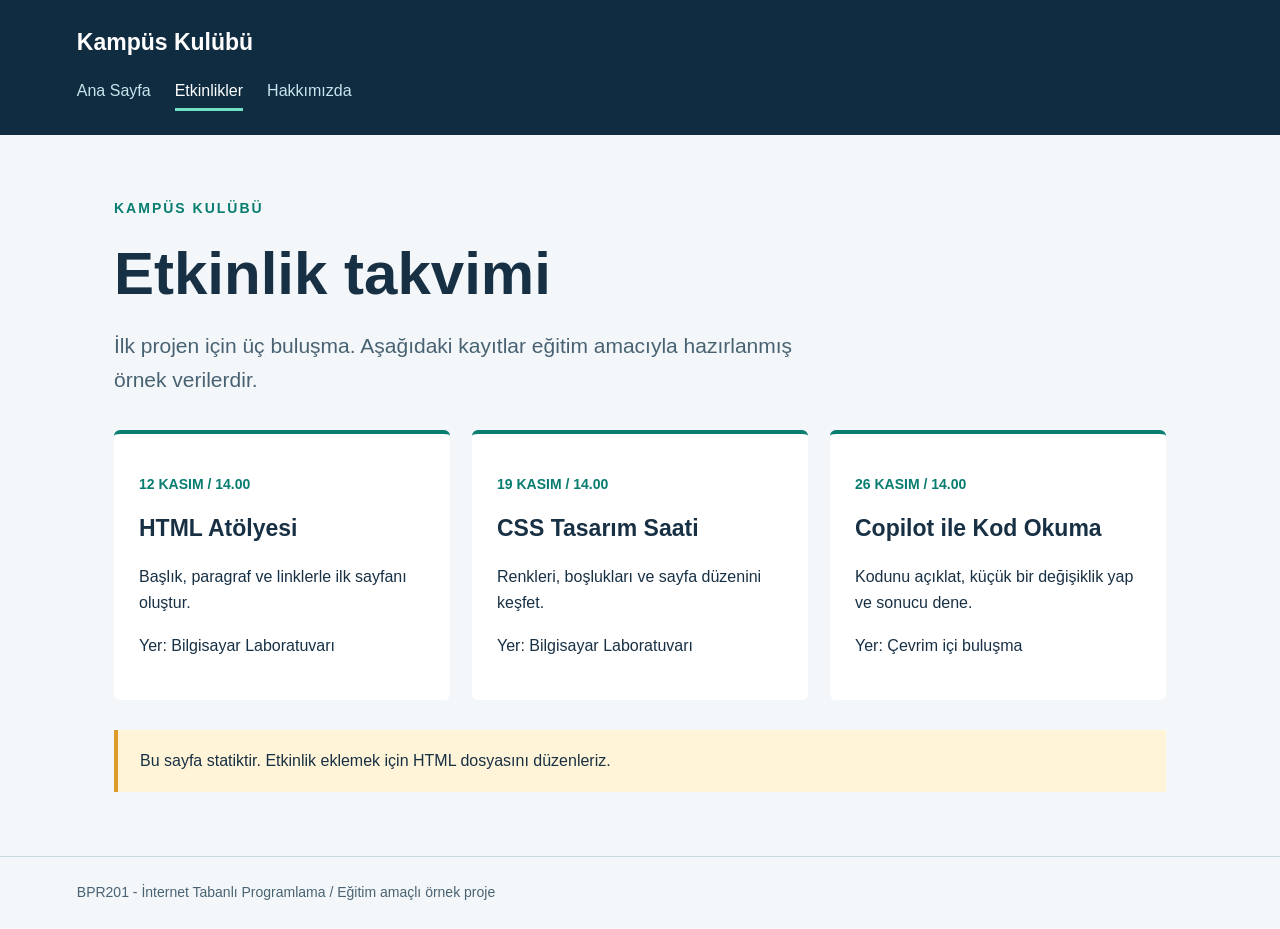
==== etkinlikler.html @ 1d4c4efd "Add files via upload" ====
<!doctype html>
<html lang="tr">
<head>
  <meta charset="UTF-8">
  <meta name="viewport" content="width=device-width, initial-scale=1.0">
  <title>Etkinlikler | Kampüs Kulübü</title>
  <link rel="stylesheet" href="style.css">
</head>
<body>
<header><div class="brand">Kampüs Kulübü</div><nav aria-label="Ana menü"><a href="index.html">Ana Sayfa</a>
<a href="etkinlikler.html" aria-current="page">Etkinlikler</a>
<a href="hakkimizda.html">Hakkımızda</a></nav></header>
<main><p class="eyebrow">KAMPÜS KULÜBÜ</p><h1>Etkinlik takvimi</h1>
<p class="intro">İlk projen için üç buluşma. Aşağıdaki kayıtlar eğitim amacıyla hazırlanmış örnek verilerdir.</p>
<section class="grid" aria-label="Örnek etkinlikler">
<article><p class="meta">12 KASIM / 14.00</p><h2>HTML Atölyesi</h2><p>Başlık, paragraf ve linklerle ilk sayfanı oluştur.</p><p>Yer: Bilgisayar Laboratuvarı</p></article>
<article><p class="meta">19 KASIM / 14.00</p><h2>CSS Tasarım Saati</h2><p>Renkleri, boşlukları ve sayfa düzenini keşfet.</p><p>Yer: Bilgisayar Laboratuvarı</p></article>
<article><p class="meta">26 KASIM / 14.00</p><h2>Copilot ile Kod Okuma</h2><p>Kodunu açıklat, küçük bir değişiklik yap ve sonucu dene.</p><p>Yer: Çevrim içi buluşma</p></article>
</section><p class="note">Bu sayfa statiktir. Etkinlik eklemek için HTML dosyasını düzenleriz.</p></main>
<footer>BPR201 - İnternet Tabanlı Programlama / Eğitim amaçlı örnek proje</footer>
</body>
</html>
---- style.css ----
/* Ortak görünüm: Üç HTML dosyası bu dosyayı kullanır. */
* { box-sizing: border-box; }
body { margin: 0; font-family: Arial, sans-serif; color: #183044; background: #f3f7fa; line-height: 1.65; }
header { background: #102c40; color: white; padding: 24px max(6vw, 20px); }
.brand { font-weight: bold; font-size: 23px; }
nav { display: flex; flex-wrap: wrap; gap: 24px; margin-top: 12px; }
nav a { color: #c5e6ee; text-decoration: none; padding: 4px 0; }
nav a[aria-current="page"] { color: white; border-bottom: 3px solid #72e1c5; }
a { color: #086767; }
a:focus-visible { outline: 3px solid #e1a82b; outline-offset: 5px; }
main { max-width: 1100px; margin: 0 auto; padding: 48px 24px; min-height: 65vh; }
.eyebrow { color: #087d70; font-weight: bold; letter-spacing: 2px; font-size: 14px; }
h1 { font-size: clamp(34px, 5vw, 60px); line-height: 1.12; max-width: 850px; margin: 20px 0; }
.intro { font-size: 21px; max-width: 730px; color: #496272; }
.button { display: inline-block; margin: 16px 0 32px; padding: 13px 24px; background: #087d70; color: white; border-radius: 6px; text-decoration: none; font-weight: bold; }
.grid { display: grid; grid-template-columns: repeat(3, 1fr); gap: 22px; margin-top: 32px; }
article { background: white; border-top: 4px solid #087d70; padding: 25px; border-radius: 6px; }
article h2 { margin: 10px 0; font-size: 23px; }
.meta { font-size: 14px; color: #087d70; font-weight: bold; }
.note { padding: 18px 22px; border-left: 4px solid #db9d27; background: #fff4d8; margin-top: 30px; }
footer { border-top: 1px solid #cad8e0; padding: 24px 6vw; color: #496272; font-size: 14px; }
@media (max-width: 700px) { .grid { grid-template-columns: 1fr; } main { padding-top: 28px; } }
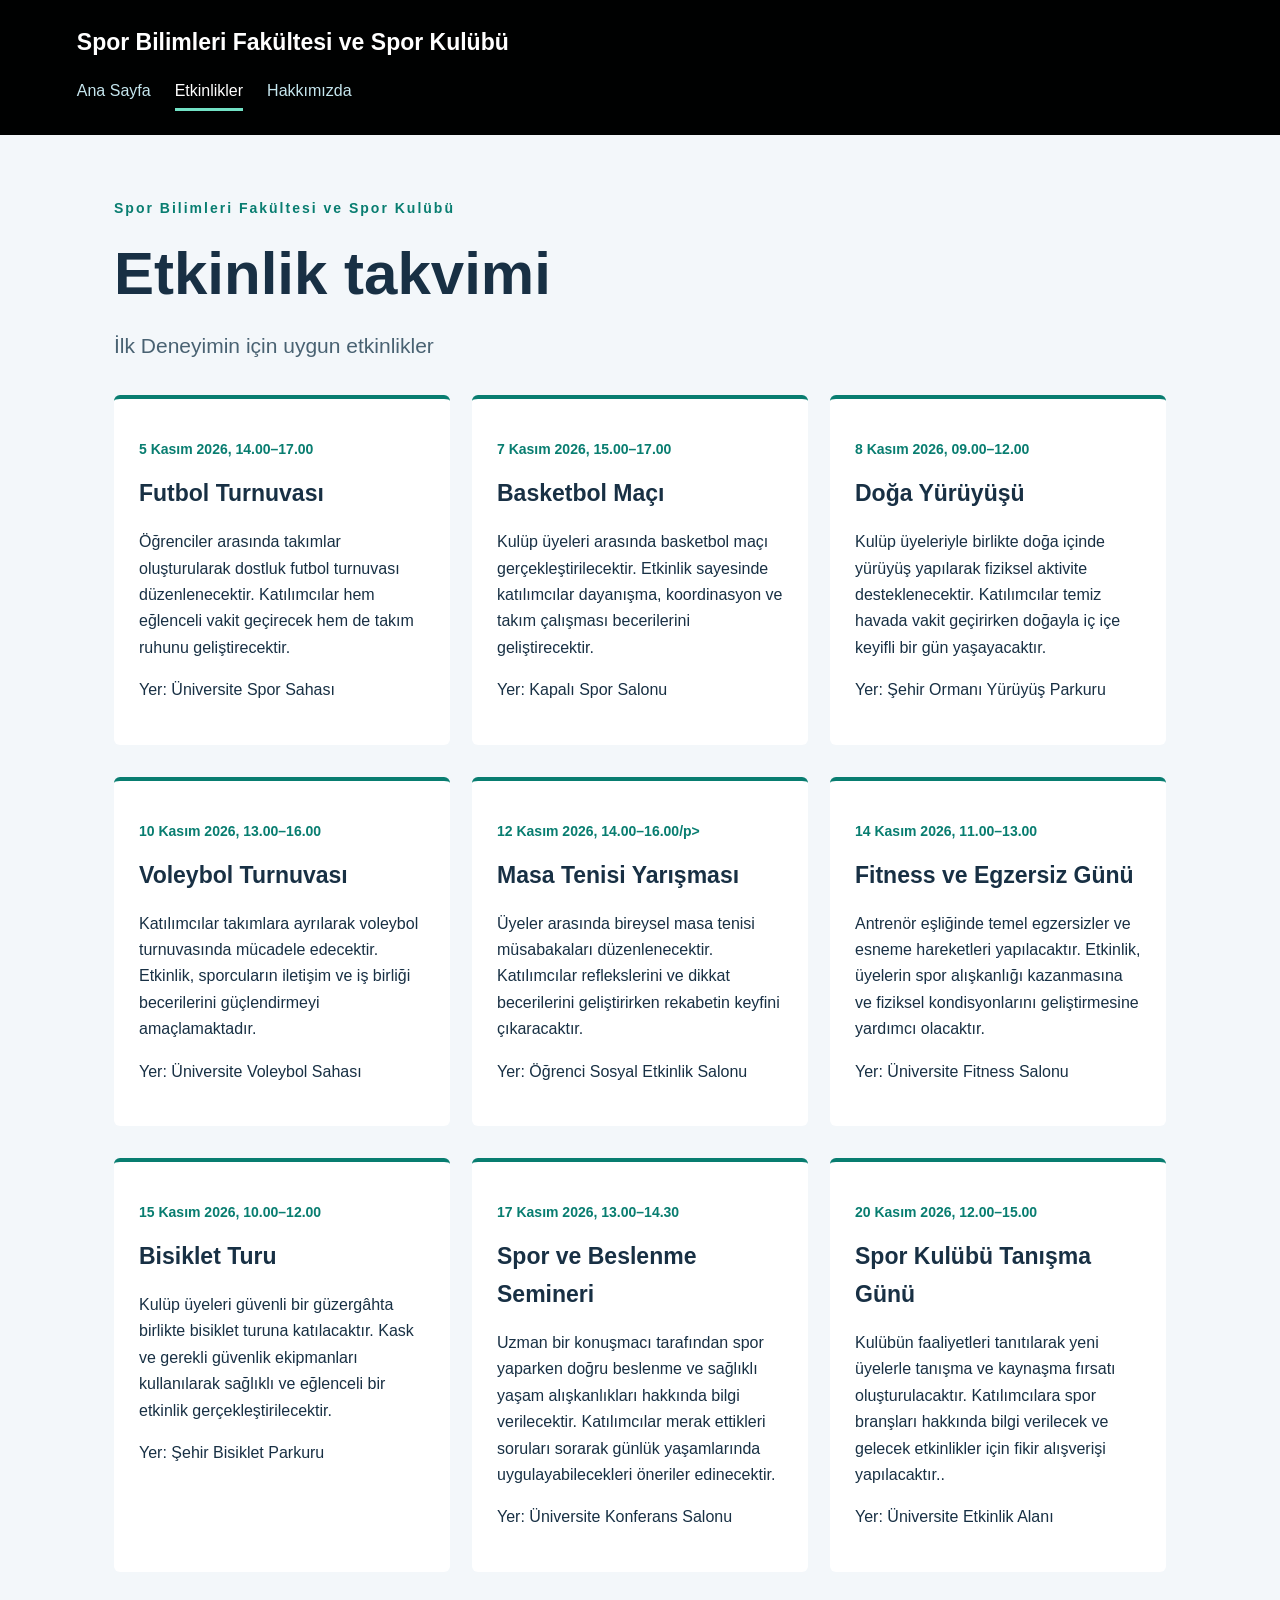
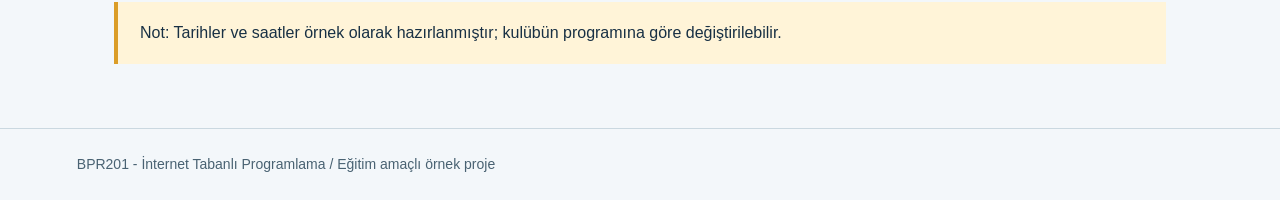
==== commit 2e0c78a3: "Proje güncellemesi" ====
--- a/etkinlikler.html
+++ b/etkinlikler.html
@@ -7,16 +7,39 @@
   <link rel="stylesheet" href="style.css">
 </head>
 <body>
-<header><div class="brand">Kampüs Kulübü</div><nav aria-label="Ana menü"><a href="index.html">Ana Sayfa</a>
+<header><div class="brand">Spor Bilimleri Fakültesi ve Spor Kulübü</div><nav aria-label="Ana menü"><a href="index.html">Ana Sayfa</a>
 <a href="etkinlikler.html" aria-current="page">Etkinlikler</a>
 <a href="hakkimizda.html">Hakkımızda</a></nav></header>
-<main><p class="eyebrow">KAMPÜS KULÜBÜ</p><h1>Etkinlik takvimi</h1>
-<p class="intro">İlk projen için üç buluşma. Aşağıdaki kayıtlar eğitim amacıyla hazırlanmış örnek verilerdir.</p>
+<main>
+  <p class="eyebrow">Spor Bilimleri Fakültesi ve Spor Kulübü</p><h1>Etkinlik takvimi</h1>
+<p class="intro">İlk Deneyimin için uygun etkinlikler</p>
+
 <section class="grid" aria-label="Örnek etkinlikler">
-<article><p class="meta">12 KASIM / 14.00</p><h2>HTML Atölyesi</h2><p>Başlık, paragraf ve linklerle ilk sayfanı oluştur.</p><p>Yer: Bilgisayar Laboratuvarı</p></article>
-<article><p class="meta">19 KASIM / 14.00</p><h2>CSS Tasarım Saati</h2><p>Renkleri, boşlukları ve sayfa düzenini keşfet.</p><p>Yer: Bilgisayar Laboratuvarı</p></article>
-<article><p class="meta">26 KASIM / 14.00</p><h2>Copilot ile Kod Okuma</h2><p>Kodunu açıklat, küçük bir değişiklik yap ve sonucu dene.</p><p>Yer: Çevrim içi buluşma</p></article>
-</section><p class="note">Bu sayfa statiktir. Etkinlik eklemek için HTML dosyasını düzenleriz.</p></main>
+<article><p class="meta">5 Kasım 2026, 14.00–17.00</p><h2>Futbol Turnuvası</h2><p>Öğrenciler arasında takımlar oluşturularak dostluk futbol turnuvası düzenlenecektir. Katılımcılar hem eğlenceli vakit geçirecek hem de takım ruhunu geliştirecektir.</p><p>Yer: Üniversite Spor Sahası</p></article>
+
+<article><p class="meta">7 Kasım 2026, 15.00–17.00</p><h2>Basketbol Maçı</h2><p>Kulüp üyeleri arasında basketbol maçı gerçekleştirilecektir. Etkinlik sayesinde katılımcılar dayanışma, koordinasyon ve takım çalışması becerilerini geliştirecektir.</p><p>Yer: Kapalı Spor Salonu</p></article>
+
+<article><p class="meta">8 Kasım 2026, 09.00–12.00</p><h2>Doğa Yürüyüşü</h2><p>Kulüp üyeleriyle birlikte doğa içinde yürüyüş yapılarak fiziksel aktivite desteklenecektir. Katılımcılar temiz havada vakit geçirirken doğayla iç içe keyifli bir gün yaşayacaktır.</p><p>Yer: Şehir Ormanı Yürüyüş Parkuru</p></article>
+
+</section>
+<section class="grid" aria-label="Örnek etkinlikler">
+<article><p class="meta">10 Kasım 2026, 13.00–16.00</p><h2>Voleybol Turnuvası</h2><p>Katılımcılar takımlara ayrılarak voleybol turnuvasında mücadele edecektir. Etkinlik, sporcuların iletişim ve iş birliği becerilerini güçlendirmeyi amaçlamaktadır.</p><p>Yer: Üniversite Voleybol Sahası</p></article>
+
+<article><p class="meta">12 Kasım 2026, 14.00–16.00/p><h2>Masa Tenisi Yarışması</h2><p>Üyeler arasında bireysel masa tenisi müsabakaları düzenlenecektir. Katılımcılar reflekslerini ve dikkat becerilerini geliştirirken rekabetin keyfini çıkaracaktır.</p><p>Yer: Öğrenci Sosyal Etkinlik Salonu</p></article>
+
+<article><p class="meta">14 Kasım 2026, 11.00–13.00</p><h2>Fitness ve Egzersiz Günü</h2><p>Antrenör eşliğinde temel egzersizler ve esneme hareketleri yapılacaktır. Etkinlik, üyelerin spor alışkanlığı kazanmasına ve fiziksel kondisyonlarını geliştirmesine yardımcı olacaktır.</p><p>Yer: Üniversite Fitness Salonu</p></article>
+
+</section>
+<section class="grid" aria-label="Örnek etkinlikler">
+<article><p class="meta">15 Kasım 2026, 10.00–12.00</p><h2>Bisiklet Turu</h2><p>Kulüp üyeleri güvenli bir güzergâhta birlikte bisiklet turuna katılacaktır. Kask ve gerekli güvenlik ekipmanları kullanılarak sağlıklı ve eğlenceli bir etkinlik gerçekleştirilecektir.</p><p>Yer: Şehir Bisiklet Parkuru</p></article>
+
+<article><p class="meta">17 Kasım 2026, 13.00–14.30</p><h2>Spor ve Beslenme Semineri</h2><p>Uzman bir konuşmacı tarafından spor yaparken doğru beslenme ve sağlıklı yaşam alışkanlıkları hakkında bilgi verilecektir. Katılımcılar merak ettikleri soruları sorarak günlük yaşamlarında uygulayabilecekleri öneriler edinecektir.</p><p>Yer: Üniversite Konferans Salonu</p></article>
+
+<article><p class="meta">20 Kasım 2026, 12.00–15.00</p><h2>Spor Kulübü Tanışma Günü</h2><p>Kulübün faaliyetleri tanıtılarak yeni üyelerle tanışma ve kaynaşma fırsatı oluşturulacaktır. Katılımcılara spor branşları hakkında bilgi verilecek ve gelecek etkinlikler için fikir alışverişi yapılacaktır..</p><p>Yer: Üniversite Etkinlik Alanı</p></article>
+
+</section>
+<p class="note">Not: Tarihler ve saatler örnek olarak hazırlanmıştır; kulübün programına göre değiştirilebilir.</p>
+</main>
 <footer>BPR201 - İnternet Tabanlı Programlama / Eğitim amaçlı örnek proje</footer>
 </body>
 </html>
--- a/style.css
+++ b/style.css
@@ -1,7 +1,7 @@
 /* Ortak görünüm: Üç HTML dosyası bu dosyayı kullanır. */
 * { box-sizing: border-box; }
 body { margin: 0; font-family: Arial, sans-serif; color: #183044; background: #f3f7fa; line-height: 1.65; }
-header { background: #102c40; color: white; padding: 24px max(6vw, 20px); }
+header { background: #000101; color: white; padding: 24px max(6vw, 20px); }
 .brand { font-weight: bold; font-size: 23px; }
 nav { display: flex; flex-wrap: wrap; gap: 24px; margin-top: 12px; }
 nav a { color: #c5e6ee; text-decoration: none; padding: 4px 0; }
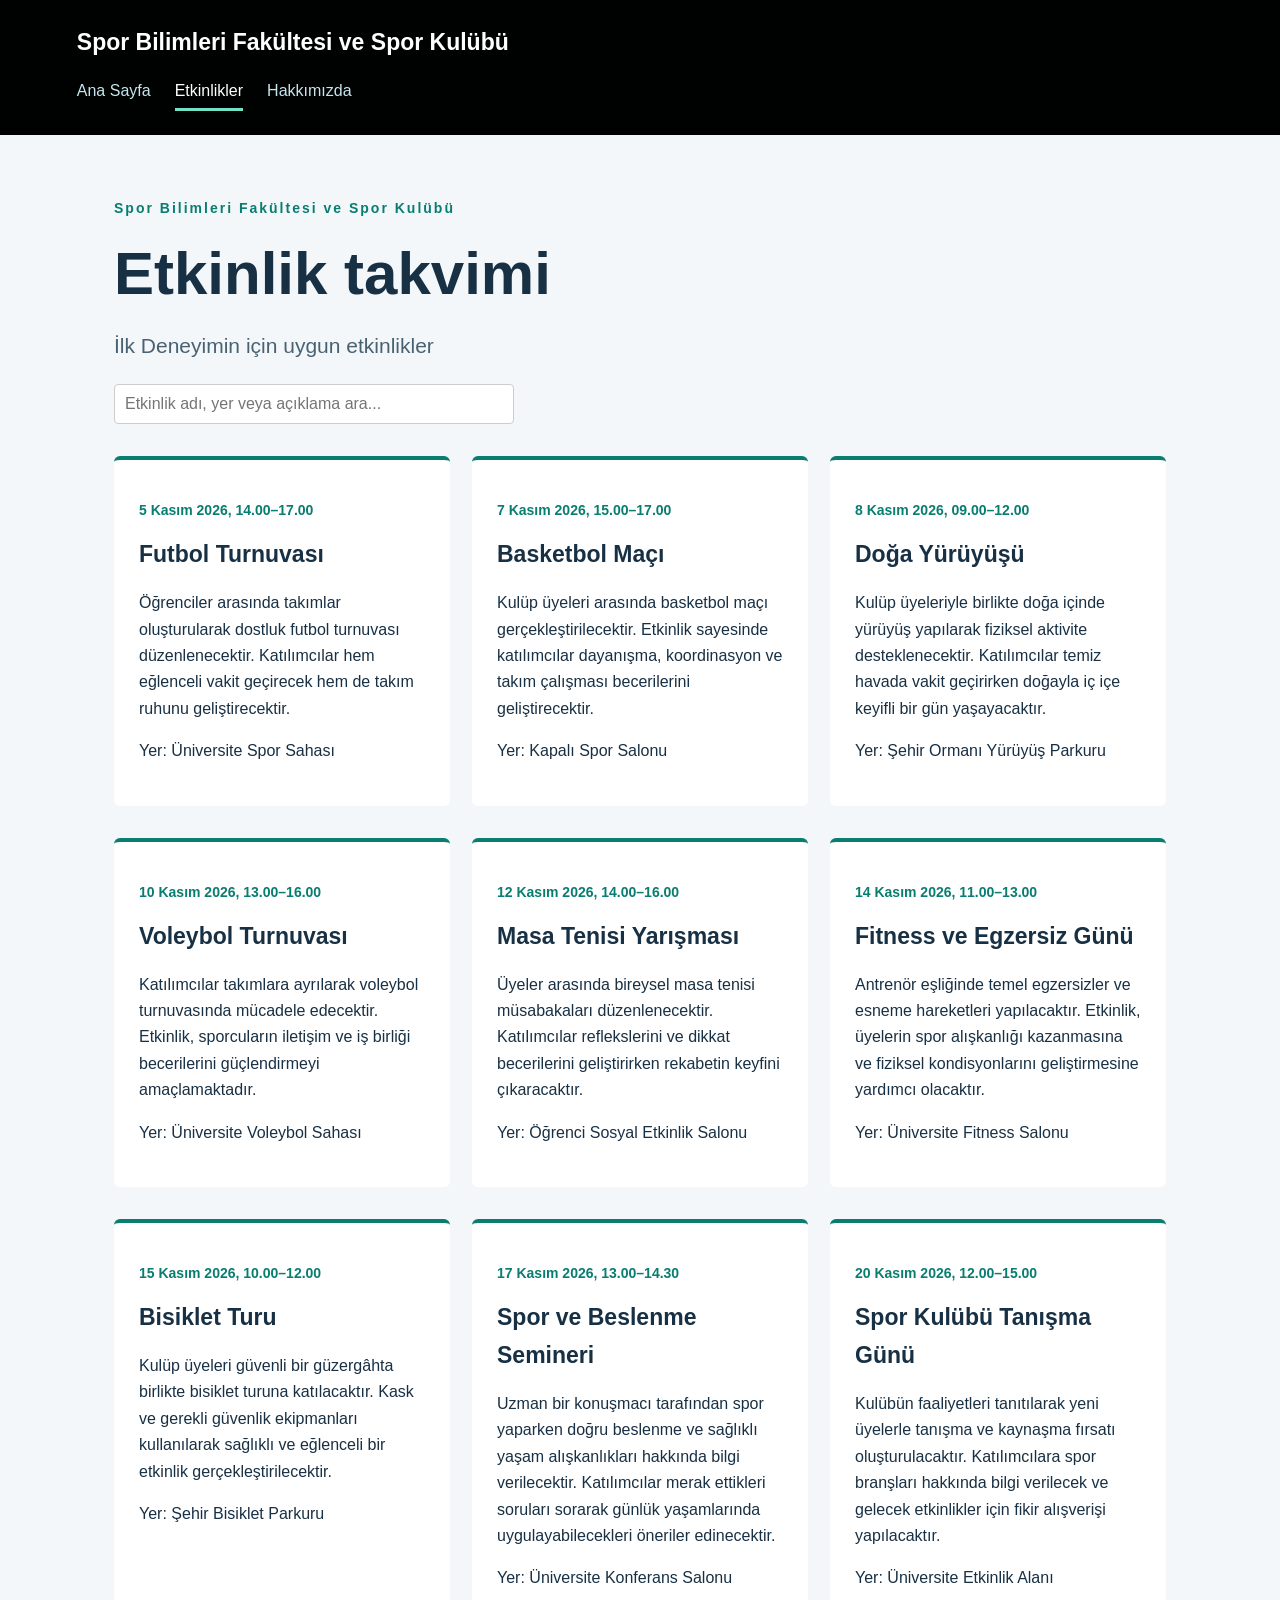
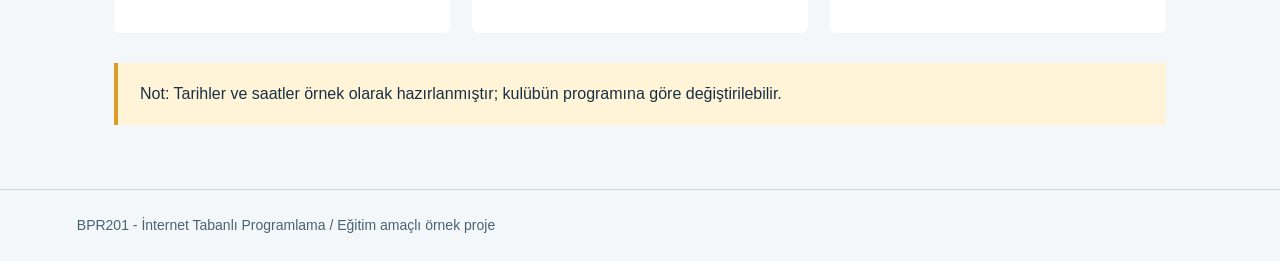
==== commit 4a8a4207: "etkinlikler proje güncellemesi" ====
--- a/etkinlikler.html
+++ b/etkinlikler.html
@@ -7,39 +7,100 @@
   <link rel="stylesheet" href="style.css">
 </head>
 <body>
-<header><div class="brand">Spor Bilimleri Fakültesi ve Spor Kulübü</div><nav aria-label="Ana menü"><a href="index.html">Ana Sayfa</a>
-<a href="etkinlikler.html" aria-current="page">Etkinlikler</a>
-<a href="hakkimizda.html">Hakkımızda</a></nav></header>
+<header>
+    <div class="brand">Spor Bilimleri Fakültesi ve Spor Kulübü</div>
+    <nav aria-label="Ana menü">
+        <a href="index.html">Ana Sayfa</a>
+        <a href="etkinlikler.html" aria-current="page">Etkinlikler</a>
+        <a href="hakkimizda.html">Hakkımızda</a>
+    </nav>
+</header>
+
 <main>
-  <p class="eyebrow">Spor Bilimleri Fakültesi ve Spor Kulübü</p><h1>Etkinlik takvimi</h1>
-<p class="intro">İlk Deneyimin için uygun etkinlikler</p>
+  <p class="eyebrow">Spor Bilimleri Fakültesi ve Spor Kulübü</p>
+  <h1>Etkinlik takvimi</h1>
+  <p class="intro">İlk Deneyimin için uygun etkinlikler</p>
 
-<section class="grid" aria-label="Örnek etkinlikler">
-<article><p class="meta">5 Kasım 2026, 14.00–17.00</p><h2>Futbol Turnuvası</h2><p>Öğrenciler arasında takımlar oluşturularak dostluk futbol turnuvası düzenlenecektir. Katılımcılar hem eğlenceli vakit geçirecek hem de takım ruhunu geliştirecektir.</p><p>Yer: Üniversite Spor Sahası</p></article>
+  <!-- YENİ: Arama Çubuğunu buraya ekledik -->
+  <div style="margin-bottom: 25px;">
+    <input type="text" id="searchInput" placeholder="Etkinlik adı, yer veya açıklama ara..." style="padding: 10px; width: 100%; max-width: 400px; font-size: 16px; border: 1px solid #ccc; border-radius: 4px;">
+  </div>
 
-<article><p class="meta">7 Kasım 2026, 15.00–17.00</p><h2>Basketbol Maçı</h2><p>Kulüp üyeleri arasında basketbol maçı gerçekleştirilecektir. Etkinlik sayesinde katılımcılar dayanışma, koordinasyon ve takım çalışması becerilerini geliştirecektir.</p><p>Yer: Kapalı Spor Salonu</p></article>
+  <section class="grid" aria-label="Örnek etkinlikler">
+    <article>
+      <p class="meta">5 Kasım 2026, 14.00–17.00</p>
+      <h2>Futbol Turnuvası</h2>
+      <p>Öğrenciler arasında takımlar oluşturularak dostluk futbol turnuvası düzenlenecektir. Katılımcılar hem eğlenceli vakit geçirecek hem de takım ruhunu geliştirecektir.</p>
+      <p>Yer: Üniversite Spor Sahası</p>
+    </article>
 
-<article><p class="meta">8 Kasım 2026, 09.00–12.00</p><h2>Doğa Yürüyüşü</h2><p>Kulüp üyeleriyle birlikte doğa içinde yürüyüş yapılarak fiziksel aktivite desteklenecektir. Katılımcılar temiz havada vakit geçirirken doğayla iç içe keyifli bir gün yaşayacaktır.</p><p>Yer: Şehir Ormanı Yürüyüş Parkuru</p></article>
+    <article>
+      <p class="meta">7 Kasım 2026, 15.00–17.00</p>
+      <h2>Basketbol Maçı</h2>
+      <p>Kulüp üyeleri arasında basketbol maçı gerçekleştirilecektir. Etkinlik sayesinde katılımcılar dayanışma, koordinasyon ve takım çalışması becerilerini geliştirecektir.</p>
+      <p>Yer: Kapalı Spor Salonu</p>
+    </article>
 
-</section>
-<section class="grid" aria-label="Örnek etkinlikler">
-<article><p class="meta">10 Kasım 2026, 13.00–16.00</p><h2>Voleybol Turnuvası</h2><p>Katılımcılar takımlara ayrılarak voleybol turnuvasında mücadele edecektir. Etkinlik, sporcuların iletişim ve iş birliği becerilerini güçlendirmeyi amaçlamaktadır.</p><p>Yer: Üniversite Voleybol Sahası</p></article>
+    <article>
+      <p class="meta">8 Kasım 2026, 09.00–12.00</p>
+      <h2>Doğa Yürüyüşü</h2>
+      <p>Kulüp üyeleriyle birlikte doğa içinde yürüyüş yapılarak fiziksel aktivite desteklenecektir. Katılımcılar temiz havada vakit geçirirken doğayla iç içe keyifli bir gün yaşayacaktır.</p>
+      <p>Yer: Şehir Ormanı Yürüyüş Parkuru</p>
+    </article>
+  </section>
 
-<article><p class="meta">12 Kasım 2026, 14.00–16.00/p><h2>Masa Tenisi Yarışması</h2><p>Üyeler arasında bireysel masa tenisi müsabakaları düzenlenecektir. Katılımcılar reflekslerini ve dikkat becerilerini geliştirirken rekabetin keyfini çıkaracaktır.</p><p>Yer: Öğrenci Sosyal Etkinlik Salonu</p></article>
+  <section class="grid" aria-label="Örnek etkinlikler">
+    <article>
+      <p class="meta">10 Kasım 2026, 13.00–16.00</p>
+      <h2>Voleybol Turnuvası</h2>
+      <p>Katılımcılar takımlara ayrılarak voleybol turnuvasında mücadele edecektir. Etkinlik, sporcuların iletişim ve iş birliği becerilerini güçlendirmeyi amaçlamaktadır.</p>
+      <p>Yer: Üniversite Voleybol Sahası</p>
+    </article>
 
-<article><p class="meta">14 Kasım 2026, 11.00–13.00</p><h2>Fitness ve Egzersiz Günü</h2><p>Antrenör eşliğinde temel egzersizler ve esneme hareketleri yapılacaktır. Etkinlik, üyelerin spor alışkanlığı kazanmasına ve fiziksel kondisyonlarını geliştirmesine yardımcı olacaktır.</p><p>Yer: Üniversite Fitness Salonu</p></article>
+    <article>
+      <p class="meta">12 Kasım 2026, 14.00–16.00</p>
+      <h2>Masa Tenisi Yarışması</h2>
+      <p>Üyeler arasında bireysel masa tenisi müsabakaları düzenlenecektir. Katılımcılar reflekslerini ve dikkat becerilerini geliştirirken rekabetin keyfini çıkaracaktır.</p>
+      <p>Yer: Öğrenci Sosyal Etkinlik Salonu</p>
+    </article>
 
-</section>
-<section class="grid" aria-label="Örnek etkinlikler">
-<article><p class="meta">15 Kasım 2026, 10.00–12.00</p><h2>Bisiklet Turu</h2><p>Kulüp üyeleri güvenli bir güzergâhta birlikte bisiklet turuna katılacaktır. Kask ve gerekli güvenlik ekipmanları kullanılarak sağlıklı ve eğlenceli bir etkinlik gerçekleştirilecektir.</p><p>Yer: Şehir Bisiklet Parkuru</p></article>
+    <article>
+      <p class="meta">14 Kasım 2026, 11.00–13.00</p>
+      <h2>Fitness ve Egzersiz Günü</h2>
+      <p>Antrenör eşliğinde temel egzersizler ve esneme hareketleri yapılacaktır. Etkinlik, üyelerin spor alışkanlığı kazanmasına ve fiziksel kondisyonlarını geliştirmesine yardımcı olacaktır.</p>
+      <p>Yer: Üniversite Fitness Salonu</p>
+    </article>
+  </section>
 
-<article><p class="meta">17 Kasım 2026, 13.00–14.30</p><h2>Spor ve Beslenme Semineri</h2><p>Uzman bir konuşmacı tarafından spor yaparken doğru beslenme ve sağlıklı yaşam alışkanlıkları hakkında bilgi verilecektir. Katılımcılar merak ettikleri soruları sorarak günlük yaşamlarında uygulayabilecekleri öneriler edinecektir.</p><p>Yer: Üniversite Konferans Salonu</p></article>
+  <section class="grid" aria-label="Örnek etkinlikler">
+    <article>
+      <p class="meta">15 Kasım 2026, 10.00–12.00</p>
+      <h2>Bisiklet Turu</h2>
+      <p>Kulüp üyeleri güvenli bir güzergâhta birlikte bisiklet turuna katılacaktır. Kask ve gerekli güvenlik ekipmanları kullanılarak sağlıklı ve eğlenceli bir etkinlik gerçekleştirilecektir.</p>
+      <p>Yer: Şehir Bisiklet Parkuru</p>
+    </article>
 
-<article><p class="meta">20 Kasım 2026, 12.00–15.00</p><h2>Spor Kulübü Tanışma Günü</h2><p>Kulübün faaliyetleri tanıtılarak yeni üyelerle tanışma ve kaynaşma fırsatı oluşturulacaktır. Katılımcılara spor branşları hakkında bilgi verilecek ve gelecek etkinlikler için fikir alışverişi yapılacaktır..</p><p>Yer: Üniversite Etkinlik Alanı</p></article>
+    <article>
+      <p class="meta">17 Kasım 2026, 13.00–14.30</p>
+      <h2>Spor ve Beslenme Semineri</h2>
+      <p>Uzman bir konuşmacı tarafından spor yaparken doğru beslenme ve sağlıklı yaşam alışkanlıkları hakkında bilgi verilecektir. Katılımcılar merak ettikleri soruları sorarak günlük yaşamlarında uygulayabilecekleri öneriler edinecektir.</p>
+      <p>Yer: Üniversite Konferans Salonu</p>
+    </article>
 
-</section>
-<p class="note">Not: Tarihler ve saatler örnek olarak hazırlanmıştır; kulübün programına göre değiştirilebilir.</p>
+    <article>
+      <p class="meta">20 Kasım 2026, 12.00–15.00</p>
+      <h2>Spor Kulübü Tanışma Günü</h2>
+      <p>Kulübün faaliyetleri tanıtılarak yeni üyelerle tanışma ve kaynaşma fırsatı oluşturulacaktır. Katılımcılara spor branşları hakkında bilgi verilecek ve gelecek etkinlikler için fikir alışverişi yapılacaktır.</p>
+      <p>Yer: Üniversite Etkinlik Alanı</p>
+    </article>
+  </section>
+
+  <p class="note">Not: Tarihler ve saatler örnek olarak hazırlanmıştır; kulübün programına göre değiştirilebilir.</p>
 </main>
+
 <footer>BPR201 - İnternet Tabanlı Programlama / Eğitim amaçlı örnek proje</footer>
+
+<!-- YENİ: JavaScript dosyamızı buraya bağlıyoruz -->
+<script src="script.js"></script>
 </body>
 </html>
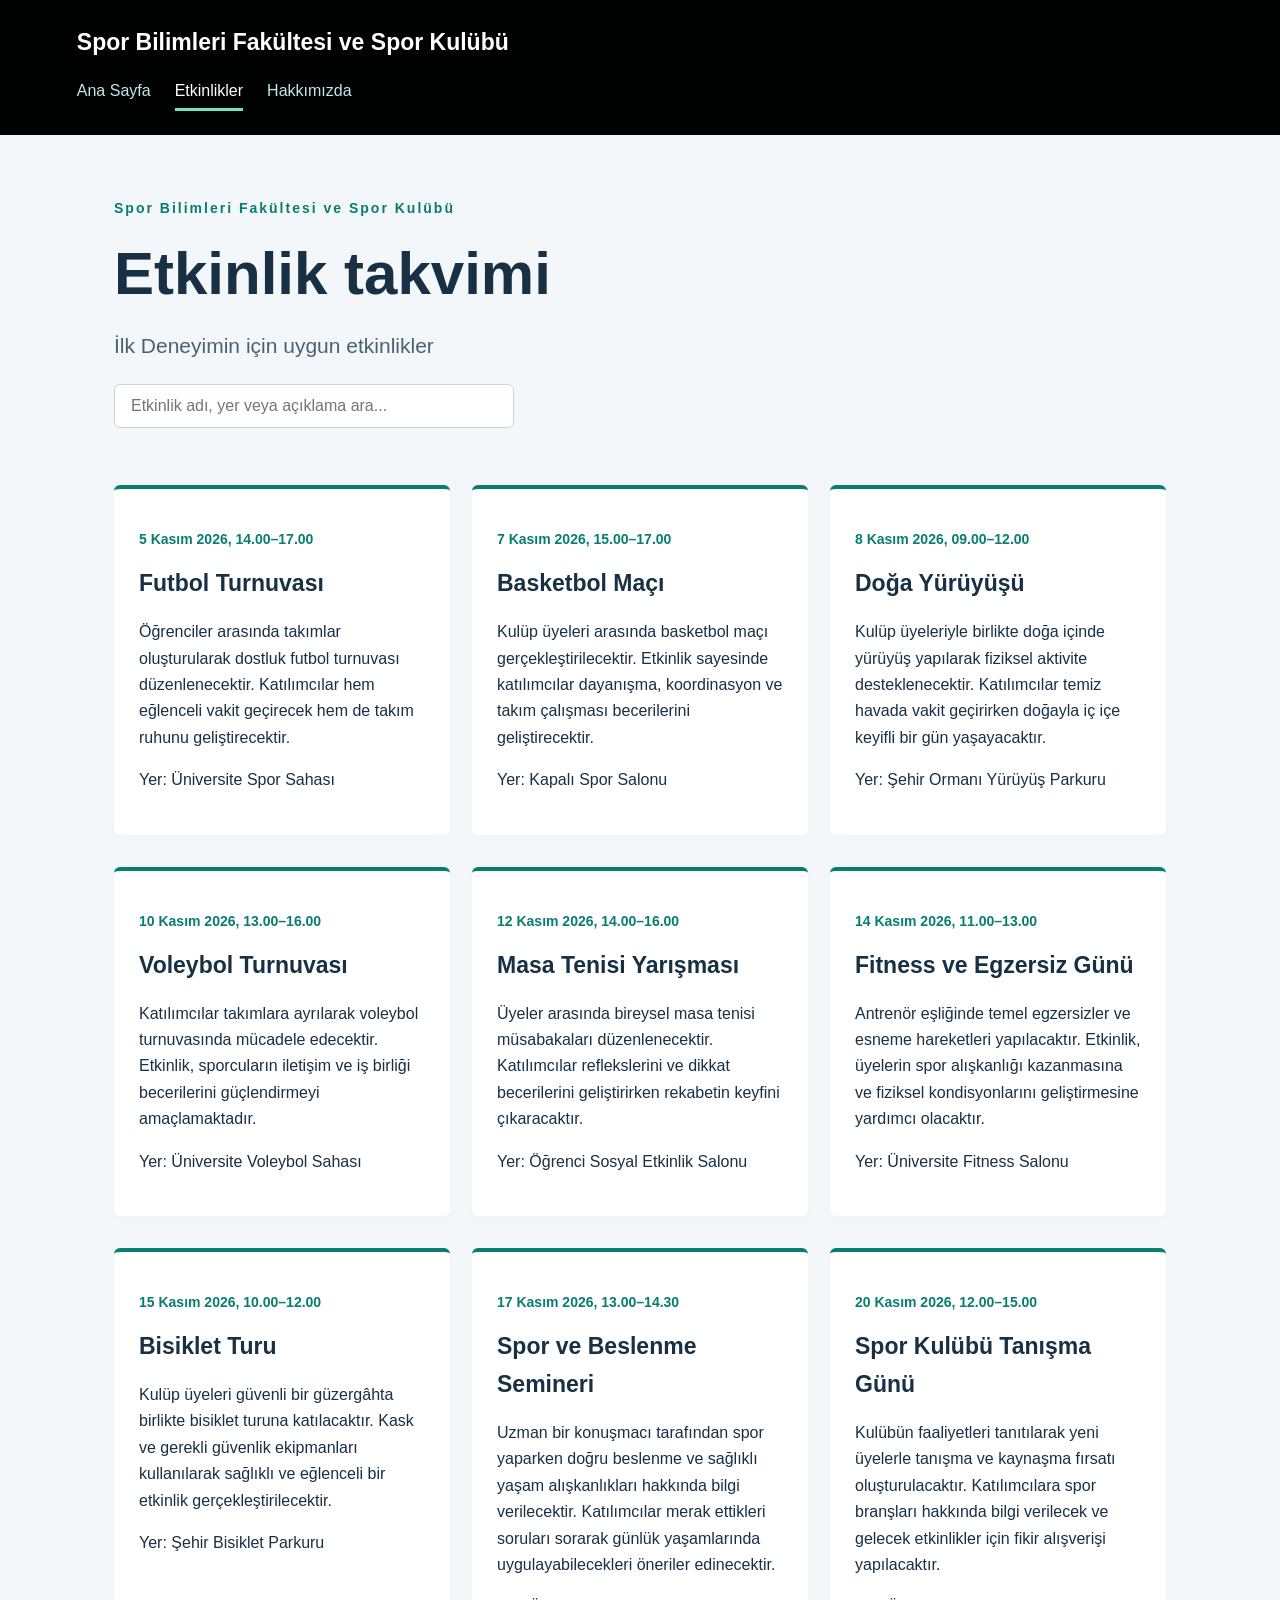
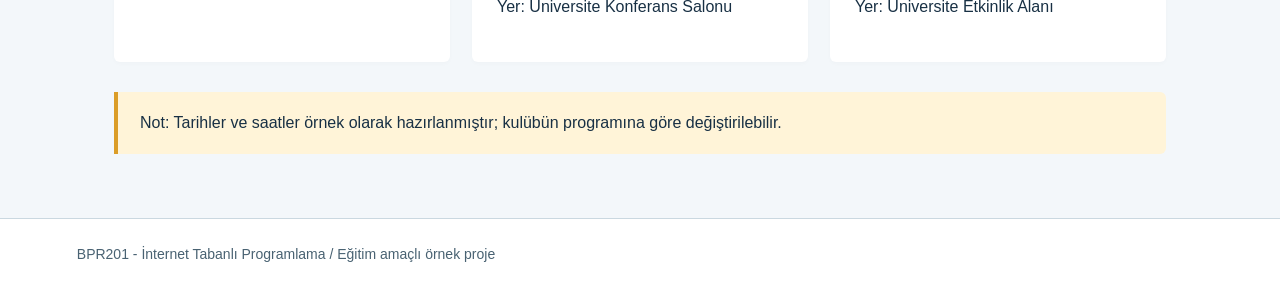
==== commit ae62ee1b: "Bilgilendirmeler" ====
--- a/etkinlikler.html
+++ b/etkinlikler.html
@@ -21,10 +21,15 @@
   <h1>Etkinlik takvimi</h1>
   <p class="intro">İlk Deneyimin için uygun etkinlikler</p>
 
-  <!-- YENİ: Arama Çubuğunu buraya ekledik -->
-  <div style="margin-bottom: 25px;">
-    <input type="text" id="searchInput" placeholder="Etkinlik adı, yer veya açıklama ara..." style="padding: 10px; width: 100%; max-width: 400px; font-size: 16px; border: 1px solid #ccc; border-radius: 4px;">
+<!-- Arama Çubuğu -->
+  <div style="margin-bottom: 30px;">
+    <input type="text" id="searchInput" placeholder="Etkinlik adı, yer veya açıklama ara...">
   </div>
+
+  <!-- Sonuç Bulunamadı Mesajı -->
+  <p id="noResultMsg" style="display: none; color: #d97706; font-weight: bold; margin-bottom: 25px;">
+    Aradığınız kriterlere uygun etkinlik bulunamadı.
+  </p>
 
   <section class="grid" aria-label="Örnek etkinlikler">
     <article>
--- a/style.css
+++ b/style.css
@@ -1,22 +1,194 @@
 /* Ortak görünüm: Üç HTML dosyası bu dosyayı kullanır. */
-* { box-sizing: border-box; }
-body { margin: 0; font-family: Arial, sans-serif; color: #183044; background: #f3f7fa; line-height: 1.65; }
-header { background: #000101; color: white; padding: 24px max(6vw, 20px); }
-.brand { font-weight: bold; font-size: 23px; }
-nav { display: flex; flex-wrap: wrap; gap: 24px; margin-top: 12px; }
-nav a { color: #c5e6ee; text-decoration: none; padding: 4px 0; }
-nav a[aria-current="page"] { color: white; border-bottom: 3px solid #72e1c5; }
-a { color: #086767; }
-a:focus-visible { outline: 3px solid #e1a82b; outline-offset: 5px; }
-main { max-width: 1100px; margin: 0 auto; padding: 48px 24px; min-height: 65vh; }
-.eyebrow { color: #087d70; font-weight: bold; letter-spacing: 2px; font-size: 14px; }
-h1 { font-size: clamp(34px, 5vw, 60px); line-height: 1.12; max-width: 850px; margin: 20px 0; }
-.intro { font-size: 21px; max-width: 730px; color: #496272; }
-.button { display: inline-block; margin: 16px 0 32px; padding: 13px 24px; background: #087d70; color: white; border-radius: 6px; text-decoration: none; font-weight: bold; }
-.grid { display: grid; grid-template-columns: repeat(3, 1fr); gap: 22px; margin-top: 32px; }
-article { background: white; border-top: 4px solid #087d70; padding: 25px; border-radius: 6px; }
-article h2 { margin: 10px 0; font-size: 23px; }
-.meta { font-size: 14px; color: #087d70; font-weight: bold; }
-.note { padding: 18px 22px; border-left: 4px solid #db9d27; background: #fff4d8; margin-top: 30px; }
-footer { border-top: 1px solid #cad8e0; padding: 24px 6vw; color: #496272; font-size: 14px; }
-@media (max-width: 700px) { .grid { grid-template-columns: 1fr; } main { padding-top: 28px; } }
+*, *::before, *::after { 
+    box-sizing: border-box; 
+}
+
+body { 
+    margin: 0; 
+    font-family: Arial, sans-serif; 
+    color: #183044; 
+    background: #f3f7fa; 
+    line-height: 1.65; 
+}
+
+header { 
+    background: #000101; 
+    color: white; 
+    padding: 24px max(6vw, 20px); 
+}
+
+.brand { 
+    font-weight: bold; 
+    font-size: 23px; 
+}
+
+nav { 
+    display: flex; 
+    flex-wrap: wrap; 
+    gap: 24px; 
+    margin-top: 12px; 
+}
+
+nav a { 
+    color: #c5e6ee; 
+    text-decoration: none; 
+    padding: 4px 0; 
+    transition: color 0.2s ease;
+}
+
+nav a:hover {
+    color: white;
+}
+
+nav a[aria-current="page"] { 
+    color: white; 
+    border-bottom: 3px solid #72e1c5; 
+}
+
+a { 
+    color: #086767; 
+}
+
+a:focus-visible { 
+    outline: 3px solid #e1a82b; 
+    outline-offset: 5px; 
+}
+
+main { 
+    max-width: 1100px; 
+    margin: 0 auto; 
+    padding: 48px 24px; 
+    min-height: 65vh; 
+}
+
+.eyebrow { 
+    color: #087d70; 
+    font-weight: bold; 
+    letter-spacing: 2px; 
+    font-size: 14px; 
+}
+
+h1 { 
+    font-size: clamp(30px, 5vw, 60px); 
+    line-height: 1.12; 
+    max-width: 850px; 
+    margin: 20px 0; 
+}
+
+.intro { 
+    font-size: 21px; 
+    max-width: 730px; 
+    color: #496272; 
+}
+
+.button { 
+    display: inline-block; 
+    margin: 16px 0 32px; 
+    padding: 13px 24px; 
+    background: #087d70; 
+    color: white; 
+    border-radius: 6px; 
+    text-decoration: none; 
+    font-weight: bold; 
+    transition: background 0.2s ease;
+}
+
+.button:hover {
+    background: #065e54;
+}
+
+/* Arama Kutusu Stili (etkinlikler.html için) */
+#searchInput {
+    padding: 12px 16px;
+    width: 100%;
+    max-width: 400px;
+    font-size: 16px;
+    border: 1px solid #cbd5e1;
+    border-radius: 6px;
+    background-color: white;
+    transition: border-color 0.2s, box-shadow 0.2s;
+    margin-bottom: 25px;
+}
+
+#searchInput:focus {
+    outline: none;
+    border-color: #087d70;
+    box-shadow: 0 0 0 3px rgba(8, 125, 112, 0.15);
+}
+
+.grid { 
+    display: grid; 
+    grid-template-columns: repeat(3, 1fr); 
+    gap: 22px; 
+    margin-top: 32px; 
+}
+
+article { 
+    background: white; 
+    border-top: 4px solid #087d70; 
+    padding: 25px; 
+    border-radius: 6px; 
+    box-shadow: 0 2px 4px rgba(0,0,0,0.02);
+    transition: transform 0.2s ease, box-shadow 0.2s ease;
+}
+
+article:hover {
+    transform: translateY(-3px);
+    box-shadow: 0 6px 12px rgba(0,0,0,0.05);
+}
+
+article h2 { 
+    margin: 10px 0; 
+    font-size: 23px; 
+}
+
+.meta { 
+    font-size: 14px; 
+    color: #087d70; 
+    font-weight: bold; 
+}
+
+.note { 
+    padding: 18px 22px; 
+    border-left: 4px solid #db9d27; 
+    background: #fff4d8; 
+    margin-top: 30px; 
+    border-radius: 0 6px 6px 0;
+}
+
+footer { 
+    border-top: 1px solid #cad8e0; 
+    padding: 24px 6vw; 
+    color: #496272; 
+    font-size: 14px; 
+    background: #ffffff;
+}
+
+/* --- Responsive (Duyarlı) Ekran Düzenlemeleri --- */
+
+/* Tablet ekranlar için (900px ve altı): Kartları 2 sütuna düşürüyoruz */
+@media (max-width: 900px) {
+    .grid { 
+        grid-template-columns: repeat(2, 1fr); 
+    }
+}
+
+/* Mobil telefonlar için (650px ve altı): Kartları tek sütuna düşürüyoruz ve boşlukları daraltıyoruz */
+@media (max-width: 650px) { 
+    .grid { 
+        grid-template-columns: 1fr; 
+    } 
+    main { 
+        padding: 32px 16px; 
+    }
+    header {
+        padding: 20px 16px;
+    }
+    .brand {
+        font-size: 20px;
+    }
+    nav {
+        gap: 16px;
+        margin-top: 10px;
+    }
+}
